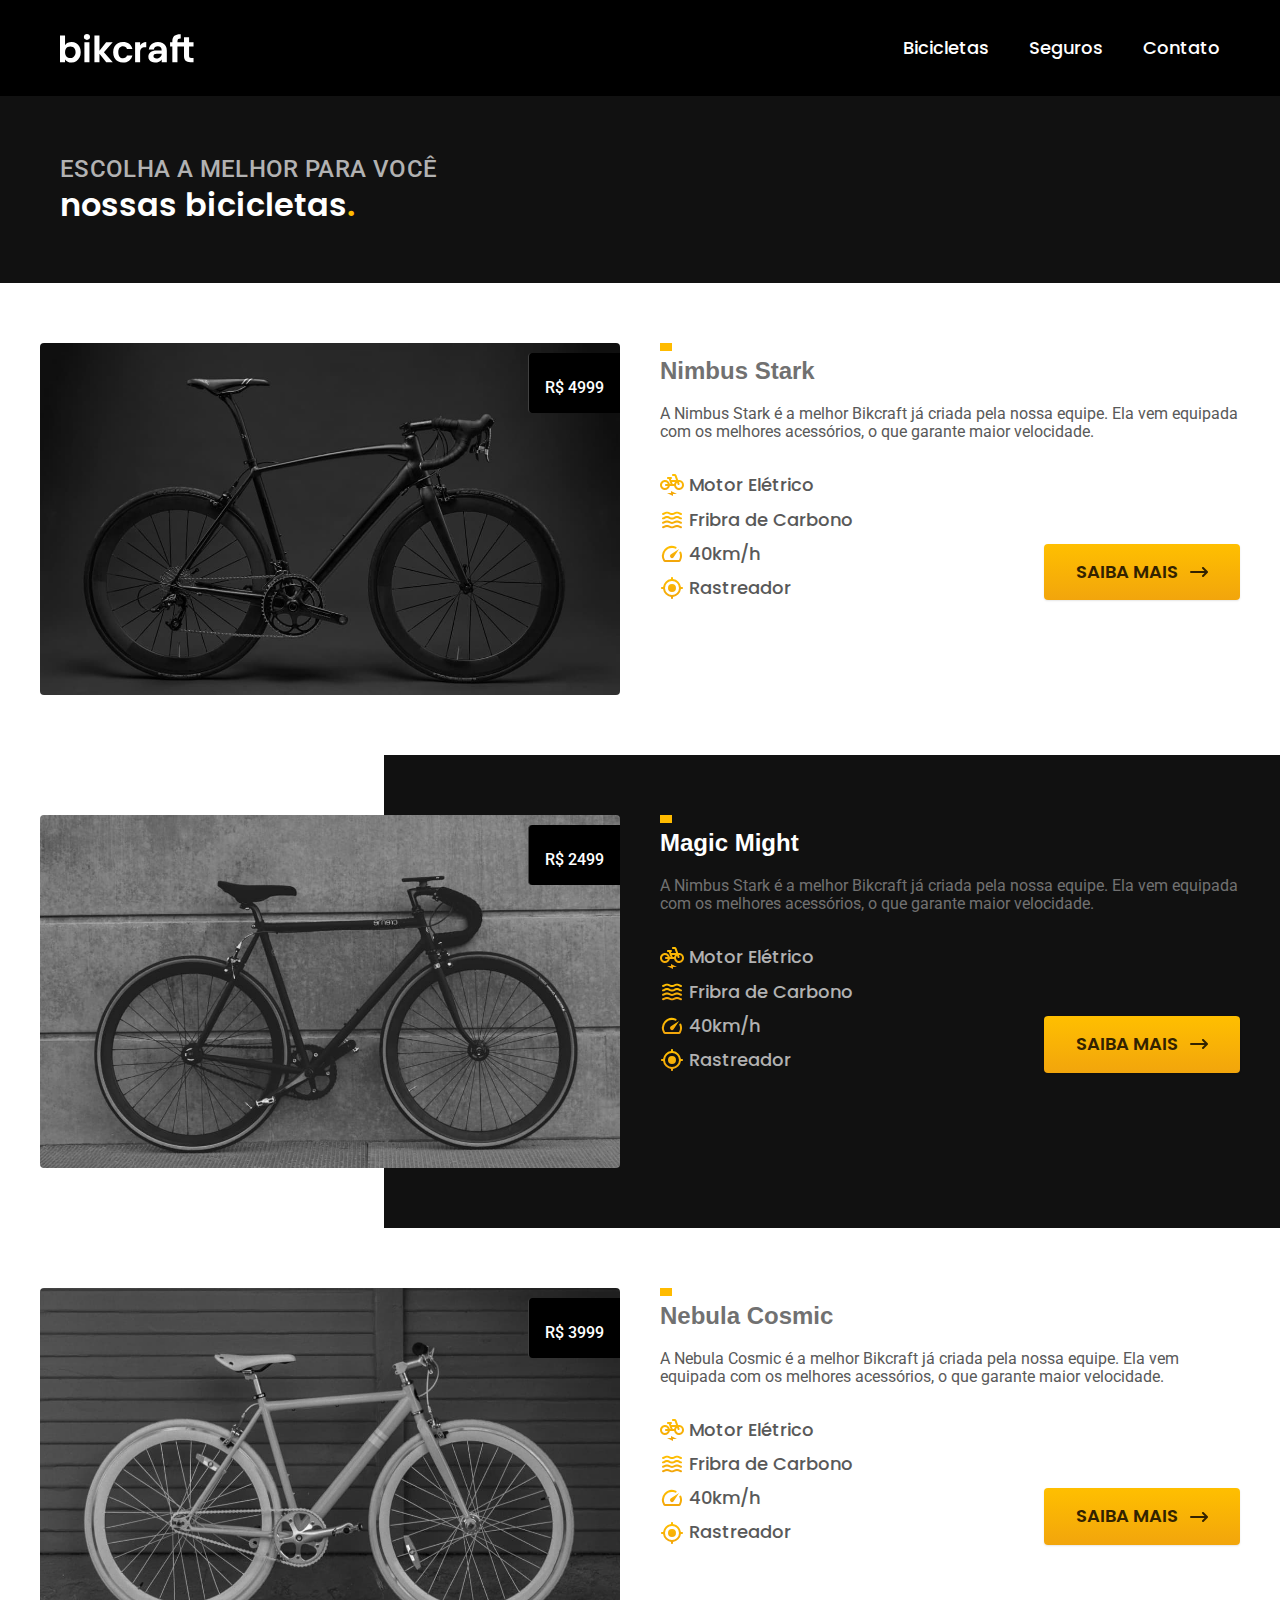
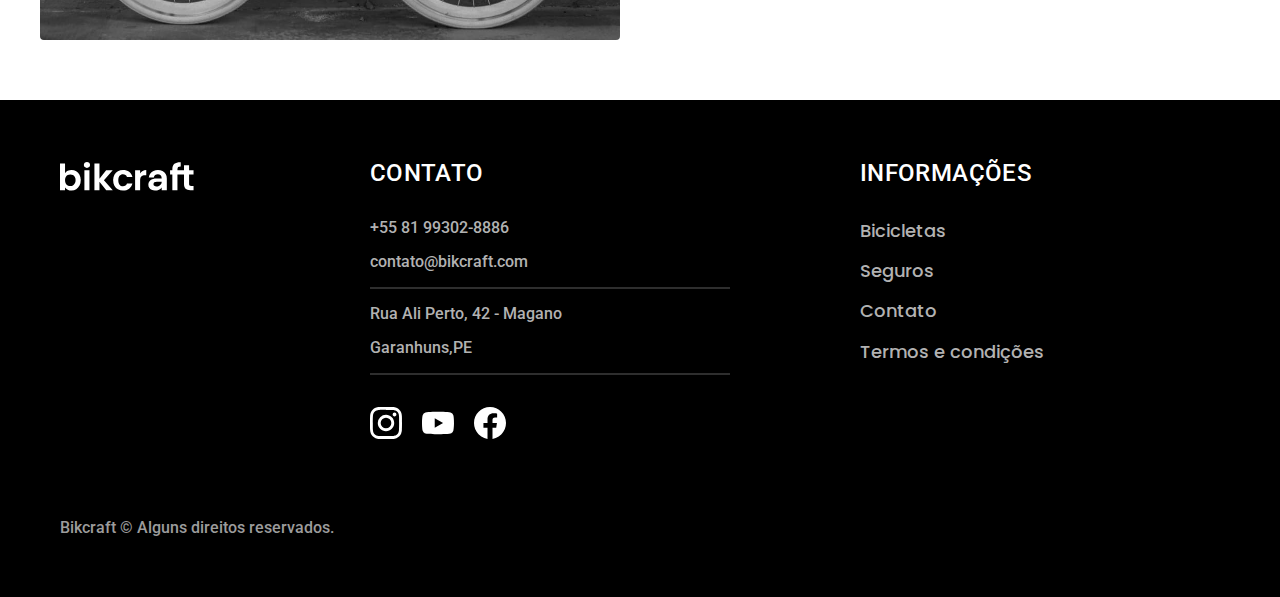
==== bicicletas.html @ a89eaa2d "pagina de bicicletas e termos" ====
<!DOCTYPE html>
<html lang="pt-br">

<head>
  <meta charset="UTF-8">
  <meta http-equiv="X-UA-Compatible" content="IE=edge">
  <meta name="viewport" content="width=device-width, initial-scale=1.0">
  <meta name="description" content="Termos e condições.">
  <title>Nossas Bicicletas | Bikcraft - Bicicletas Elétricas</title>

  <link rel="stylesheet" href="./css/style.css">


  <link rel="preconnect" href="https://fonts.googleapis.com">
  <link rel="preconnect" href="https://fonts.gstatic.com" crossorigin>
  <link href="https://fonts.googleapis.com/css2?family=Merriweather:ital,wght@1,900&family=Poppins:wght@400;600&family=Roboto:wght@400;500&display=swap" rel="stylesheet">

</head>

<body id="bicicletas">
  <header class="header-bg">
    <div class="header container">
      <a href="./">
        <img src="./img/bikcraft.svg" alt="Bikcraft">
      </a>

      <nav aria-label="primaria">
        <ul class="header-menu font-1-m cor-0">
          <li><a href="./bicicletas.html">Bicicletas</a></li>
          <li><a href="./seguros.html">Seguros</a></li>
          <li><a href="./contato.html">Contato</a></li>
        </ul>

      </nav>
    </div>
  </header>

  <main>
    <div class="titulo-bg">
      <div class="titulo container">
        <p class="font-2-l-b cor-5">Escolha a melhor para você</p>
        <h1 class="font-1-xl cor-0">nossas bicicletas<span class="cor-p1">.</span></h1>
      </div>
    </div>


    <div class="bicicletas container">
      <div class="bicicletas-imagem">

        <img src="./img/bicicletas/nimbus.jpg" alt="Bicicleta preta">
        <span class="font-2-m cor-0">R$ 4999</span>
      </div>
      <div class="bicicleta-conteudo">
        <h2 class="font-1-x1 cor-7"> Nimbus Stark</h2>
        <p class="font-2-s cor-8">A Nimbus Stark é a melhor Bikcraft já criada pela nossa equipe. Ela vem equipada com os melhores acessórios, o que garante maior velocidade.</p>
        <ul class="font-1-m cor-8">
          <li>
            <img src="./img/icones/eletrica.svg" alt="">
            Motor Elétrico
          </li>
          <li>
            <img src="./img/icones/carbono.svg" alt="">
            Fribra de Carbono
          </li>
          <li>
            <img src="./img/icones/velocidade.svg" alt="">
            40km/h
          </li>
          <li>
            <img src="./img/icones/rastreador.svg" alt="">
            Rastreador
          </li>
        </ul>
        <a class="botao-primario seta" href=".bicicletas/nimbus.html">Saiba mais</a>
      </div>
    </div>


    <div class="bicicletas-bg">
      <div class="bicicletas container">
        <div class="bicicletas-imagem">
          <img src="./img/bicicletas/magic.jpg" alt="Bicicleta preta">
          <span class="font-2-m cor-0">R$ 2499</span>
        </div>
        <div class="bicicleta-conteudo">
          <h2 class="font-1-x1 cor-0"> Magic Might</h2>
          <p class="font-2-s cor-7">A Nimbus Stark é a melhor Bikcraft já criada pela nossa equipe. Ela vem equipada com os melhores acessórios, o que garante maior velocidade.</p>
          <ul class="font-1-m cor-5">
            <li>
              <img src="./img/icones/eletrica.svg" alt="">
              Motor Elétrico
            </li>
            <li>
              <img src="./img/icones/carbono.svg" alt="">
              Fribra de Carbono
            </li>
            <li>
              <img src="./img/icones/velocidade.svg" alt="">
              40km/h
            </li>
            <li>
              <img src="./img/icones/rastreador.svg" alt="">
              Rastreador
            </li>
          </ul>
          <a class="botao-primario seta" href=".bicicletas/magic.html">Saiba mais</a>
        </div>
      </div>
    </div>


    <div class="bicicletas container">
      <div class="bicicletas-imagem">
        <img src="./img/bicicletas/nebula.jpg" alt="Bicicleta preta">
        <span class="font-2-m cor-0">R$ 3999</span>
      </div>
      <div class="bicicleta-conteudo">
        <h2 class="font-1-x1 cor-7"> Nebula Cosmic</h2>
        <p class="font-2-s cor-8">A Nebula Cosmic é a melhor Bikcraft já criada pela nossa equipe. Ela vem equipada com os melhores acessórios, o que garante maior velocidade.</p>
        <ul class="font-1-m cor-8">
          <li>
            <img src="./img/icones/eletrica.svg" alt="">
            Motor Elétrico
          </li>
          <li>
            <img src="./img/icones/carbono.svg" alt="">
            Fribra de Carbono
          </li>
          <li>
            <img src="./img/icones/velocidade.svg" alt="">
            40km/h
          </li>
          <li>
            <img src="./img/icones/rastreador.svg" alt="">
            Rastreador
          </li>
        </ul>
        <a class="botao-primario seta" href=".bicicletas/nebula.html">Saiba mais</a>
      </div>
    </div>



  </main>





  <footer class="footer-bg">
    <div class="footer container">
      <img src="./img/bikcraft.svg" alt="Bikcraft">

      <div class="footer-contato">
        <h3 class="font-2-l-b cor-0">Contato</h3>
        <ul class="font-2-m cor-5">
          <li><a href="tel:+5581993028886">+55 81 99302-8886</a></li>
          <li><a href="mailto:contato@bikcraft.com">contato@bikcraft.com</a></li>
          <li>Rua Ali Perto, 42 - Magano</li>
          <li>Garanhuns,PE</li>
        </ul>

        <div class="footer-redes">
          <a href="./">
            <img src="./img/redes/instagram.svg" alt="Instagram">
          </a>
          <a href="./">
            <img src="./img/redes/youtube.svg" alt="Youtube">
          </a>
          <a href="./">
            <img src="./img/redes/facebook.svg" alt="Facebook">
          </a>
        </div>
      </div>

      <div class="footer-informacoes">
        <h3 class="font-2-l-b cor-0">Informações</h3>
        <nav>
          <ul class="font-1-m cor-5">
            <li><a href="./bicicletas.html">Bicicletas</a></li>
            <li><a href="./seguros.html">Seguros</a></li>
            <li><a href="./contato.html">Contato</a></li>
            <li><a href="./termos.html">Termos e condições</a></li>
          </ul>
        </nav>
      </div>

      <p class="footer-copy font-2-m cor-6">Bikcraft © Alguns direitos reservados.</p>
    </div>

  </footer>
</body>

</html>
---- css/style.css ----
@import "./global/global.css";

@import "./utilidades/cores.css";
@import "./utilidades/tipografia.css";
@import "./global/header.css";
@import "./global/footer.css";

/* Utilidades */
@import "./utilidades/componentes.css";

/* Home */
@import "./home/introducao.css";
@import "./home/tecnologia.css";
@import "./home/parceiros.css";
@import "./home/depoimento.css";

/* Bicicletas */
@import "./bicicletas/bicicletas-listas.css";
@import "./bicicletas/bicicletas.css";
/* seguros */
@import "./seguros/seguros.css";
/* termos */
@import "./termos/termos.css";
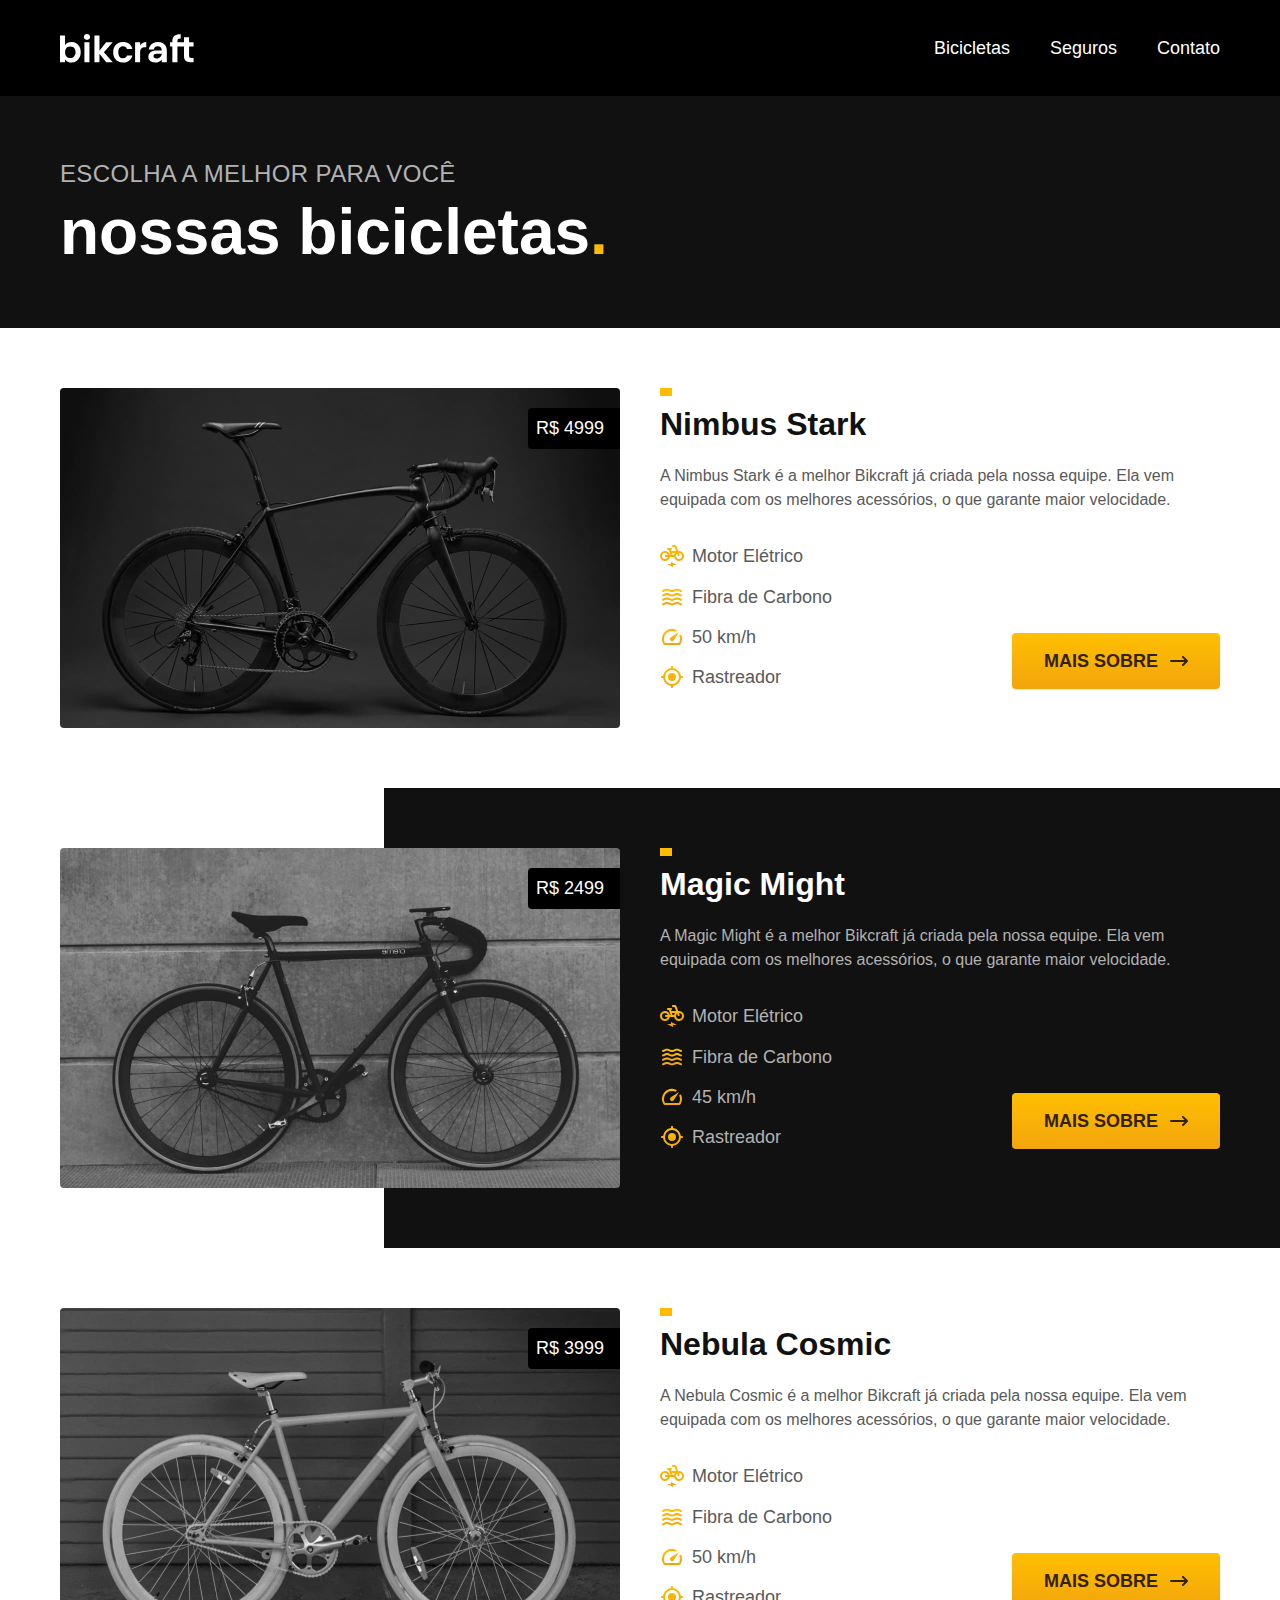
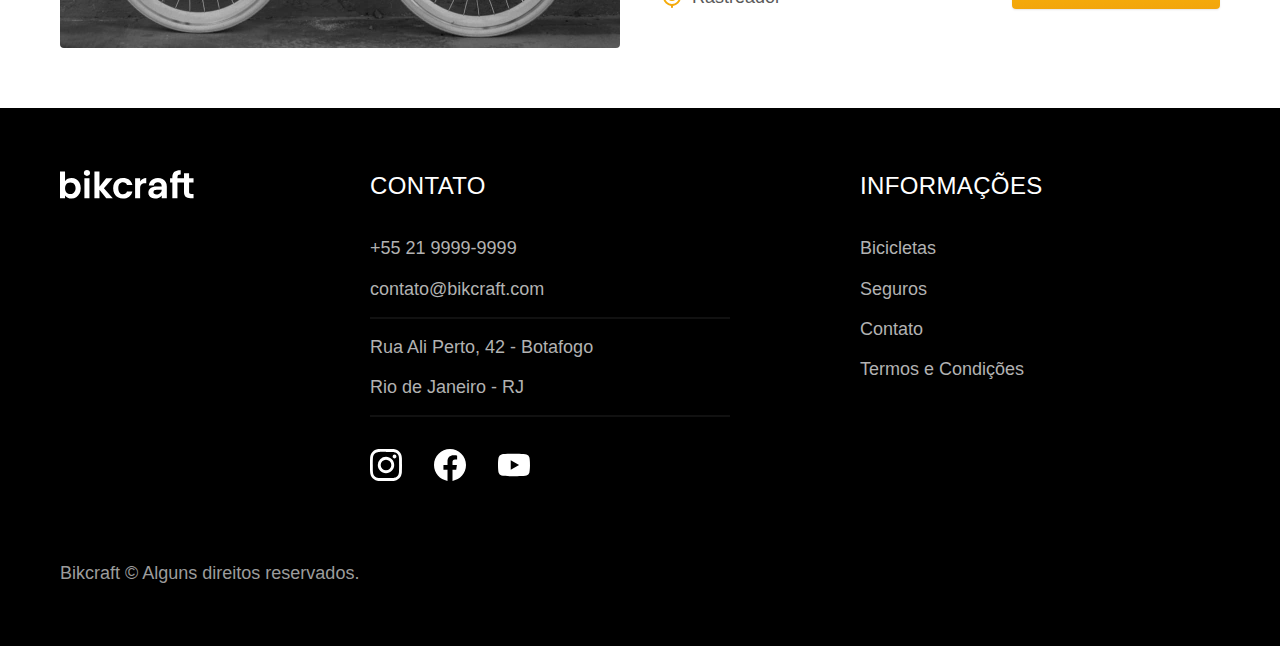
==== commit 5f67ddd3: "paginia de bicicleta nimbus stark" ====
--- a/bicicletas.html
+++ b/bicicletas.html
@@ -3,18 +3,12 @@
 
 <head>
   <meta charset="UTF-8">
-  <meta http-equiv="X-UA-Compatible" content="IE=edge">
   <meta name="viewport" content="width=device-width, initial-scale=1.0">
-  <meta name="description" content="Termos e condições.">
-  <title>Nossas Bicicletas | Bikcraft - Bicicletas Elétricas</title>
+
+  <title>Bicicletas | Bikcraft</title>
+  <meta name="description" content="Bicicletas">
 
   <link rel="stylesheet" href="./css/style.css">
-
-
-  <link rel="preconnect" href="https://fonts.googleapis.com">
-  <link rel="preconnect" href="https://fonts.gstatic.com" crossorigin>
-  <link href="https://fonts.googleapis.com/css2?family=Merriweather:ital,wght@1,900&family=Poppins:wght@400;600&family=Roboto:wght@400;500&display=swap" rel="stylesheet">
-
 </head>
 
 <body id="bicicletas">
@@ -30,7 +24,6 @@
           <li><a href="./seguros.html">Seguros</a></li>
           <li><a href="./contato.html">Contato</a></li>
         </ul>
-
       </nav>
     </div>
   </header>
@@ -39,19 +32,17 @@
     <div class="titulo-bg">
       <div class="titulo container">
         <p class="font-2-l-b cor-5">Escolha a melhor para você</p>
-        <h1 class="font-1-xl cor-0">nossas bicicletas<span class="cor-p1">.</span></h1>
+        <h1 class="font-1-xxl cor-0">nossas bicicletas<span class="cor-p1">.</span></h1>
       </div>
     </div>
 
-
     <div class="bicicletas container">
       <div class="bicicletas-imagem">
-
         <img src="./img/bicicletas/nimbus.jpg" alt="Bicicleta preta">
         <span class="font-2-m cor-0">R$ 4999</span>
       </div>
-      <div class="bicicleta-conteudo">
-        <h2 class="font-1-x1 cor-7"> Nimbus Stark</h2>
+      <div class="bicicletas-conteudo">
+        <h2 class="font-1-xl">Nimbus Stark</h2>
         <p class="font-2-s cor-8">A Nimbus Stark é a melhor Bikcraft já criada pela nossa equipe. Ela vem equipada com os melhores acessórios, o que garante maior velocidade.</p>
         <ul class="font-1-m cor-8">
           <li>
@@ -60,21 +51,20 @@
           </li>
           <li>
             <img src="./img/icones/carbono.svg" alt="">
-            Fribra de Carbono
+            Fibra de Carbono
           </li>
           <li>
             <img src="./img/icones/velocidade.svg" alt="">
-            40km/h
+            50 km/h
           </li>
           <li>
             <img src="./img/icones/rastreador.svg" alt="">
             Rastreador
           </li>
         </ul>
-        <a class="botao-primario seta" href=".bicicletas/nimbus.html">Saiba mais</a>
+        <a class="botao seta" href="./bicicletas/nimbus.html">Mais Sobre</a>
       </div>
     </div>
-
 
     <div class="bicicletas-bg">
       <div class="bicicletas container">
@@ -82,9 +72,9 @@
           <img src="./img/bicicletas/magic.jpg" alt="Bicicleta preta">
           <span class="font-2-m cor-0">R$ 2499</span>
         </div>
-        <div class="bicicleta-conteudo">
-          <h2 class="font-1-x1 cor-0"> Magic Might</h2>
-          <p class="font-2-s cor-7">A Nimbus Stark é a melhor Bikcraft já criada pela nossa equipe. Ela vem equipada com os melhores acessórios, o que garante maior velocidade.</p>
+        <div class="bicicletas-conteudo">
+          <h2 class="font-1-xl cor-0">Magic Might</h2>
+          <p class="font-2-s cor-5">A Magic Might é a melhor Bikcraft já criada pela nossa equipe. Ela vem equipada com os melhores acessórios, o que garante maior velocidade.</p>
           <ul class="font-1-m cor-5">
             <li>
               <img src="./img/icones/eletrica.svg" alt="">
@@ -92,30 +82,29 @@
             </li>
             <li>
               <img src="./img/icones/carbono.svg" alt="">
-              Fribra de Carbono
+              Fibra de Carbono
             </li>
             <li>
               <img src="./img/icones/velocidade.svg" alt="">
-              40km/h
+              45 km/h
             </li>
             <li>
               <img src="./img/icones/rastreador.svg" alt="">
               Rastreador
             </li>
           </ul>
-          <a class="botao-primario seta" href=".bicicletas/magic.html">Saiba mais</a>
+          <a class="botao seta" href="./bicicletas/magic.html">Mais Sobre</a>
         </div>
       </div>
     </div>
-
 
     <div class="bicicletas container">
       <div class="bicicletas-imagem">
         <img src="./img/bicicletas/nebula.jpg" alt="Bicicleta preta">
         <span class="font-2-m cor-0">R$ 3999</span>
       </div>
-      <div class="bicicleta-conteudo">
-        <h2 class="font-1-x1 cor-7"> Nebula Cosmic</h2>
+      <div class="bicicletas-conteudo">
+        <h2 class="font-1-xl">Nebula Cosmic</h2>
         <p class="font-2-s cor-8">A Nebula Cosmic é a melhor Bikcraft já criada pela nossa equipe. Ela vem equipada com os melhores acessórios, o que garante maior velocidade.</p>
         <ul class="font-1-m cor-8">
           <li>
@@ -124,55 +113,46 @@
           </li>
           <li>
             <img src="./img/icones/carbono.svg" alt="">
-            Fribra de Carbono
+            Fibra de Carbono
           </li>
           <li>
             <img src="./img/icones/velocidade.svg" alt="">
-            40km/h
+            50 km/h
           </li>
           <li>
             <img src="./img/icones/rastreador.svg" alt="">
             Rastreador
           </li>
         </ul>
-        <a class="botao-primario seta" href=".bicicletas/nebula.html">Saiba mais</a>
+        <a class="botao seta" href="./bicicletas/nebula.html">Mais Sobre</a>
       </div>
     </div>
 
-
-
   </main>
-
-
-
-
 
   <footer class="footer-bg">
     <div class="footer container">
       <img src="./img/bikcraft.svg" alt="Bikcraft">
-
       <div class="footer-contato">
         <h3 class="font-2-l-b cor-0">Contato</h3>
         <ul class="font-2-m cor-5">
-          <li><a href="tel:+5581993028886">+55 81 99302-8886</a></li>
+          <li><a href="tel:+552199999999">+55 21 9999-9999</a></li>
           <li><a href="mailto:contato@bikcraft.com">contato@bikcraft.com</a></li>
-          <li>Rua Ali Perto, 42 - Magano</li>
-          <li>Garanhuns,PE</li>
+          <li>Rua Ali Perto, 42 - Botafogo</li>
+          <li>Rio de Janeiro - RJ</li>
         </ul>
-
         <div class="footer-redes">
           <a href="./">
             <img src="./img/redes/instagram.svg" alt="Instagram">
           </a>
           <a href="./">
-            <img src="./img/redes/youtube.svg" alt="Youtube">
+            <img src="./img/redes/facebook.svg" alt="Facebook">
           </a>
           <a href="./">
-            <img src="./img/redes/facebook.svg" alt="Facebook">
+            <img src="./img/redes/youtube.svg" alt="Youtube">
           </a>
         </div>
       </div>
-
       <div class="footer-informacoes">
         <h3 class="font-2-l-b cor-0">Informações</h3>
         <nav>
@@ -180,14 +160,12 @@
             <li><a href="./bicicletas.html">Bicicletas</a></li>
             <li><a href="./seguros.html">Seguros</a></li>
             <li><a href="./contato.html">Contato</a></li>
-            <li><a href="./termos.html">Termos e condições</a></li>
+            <li><a href="./termos.html">Termos e Condições</a></li>
           </ul>
         </nav>
       </div>
-
       <p class="footer-copy font-2-m cor-6">Bikcraft © Alguns direitos reservados.</p>
     </div>
-
   </footer>
 </body>
 
--- a/css/style.css
+++ b/css/style.css
@@ -1,7 +1,7 @@
 @import "./global/global.css";
+@import "./utilidades/tipografia.css";
+@import "./utilidades/cores.css";
 
-@import "./utilidades/cores.css";
-@import "./utilidades/tipografia.css";
 @import "./global/header.css";
 @import "./global/footer.css";
 
@@ -15,9 +15,16 @@
 @import "./home/depoimento.css";
 
 /* Bicicletas */
-@import "./bicicletas/bicicletas-listas.css";
+@import "./bicicletas/bicicletas-lista.css";
 @import "./bicicletas/bicicletas.css";
-/* seguros */
+
+/* Bicicleta */
+@import "./bicicleta/bicicleta.css";
+
+/* Seguros */
 @import "./seguros/seguros.css";
-/* termos */
+@import "./seguros/vantagens.css";
+@import "./seguros/perguntas.css";
+
+/* Termos */
 @import "./termos/termos.css";
